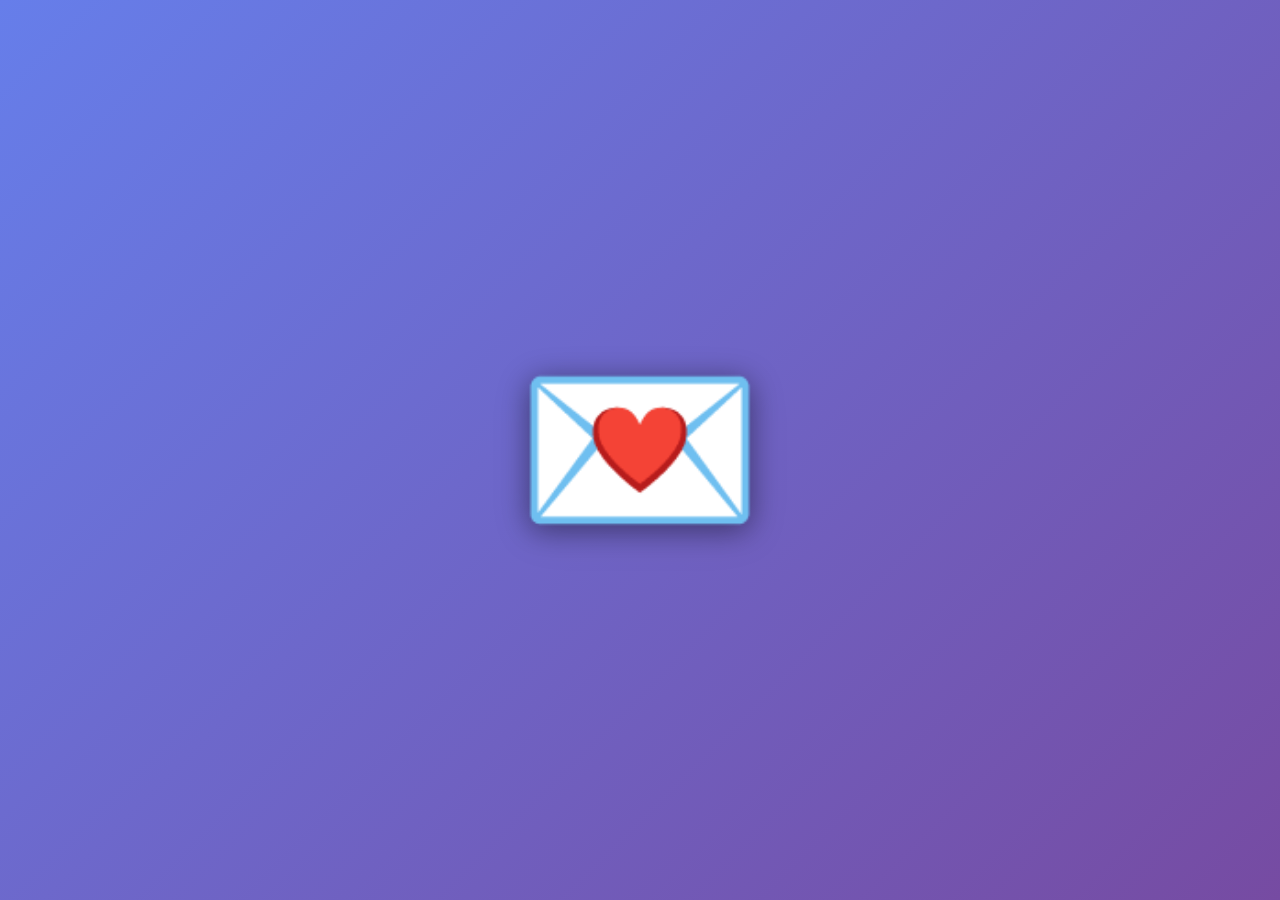
==== index.html @ f6daa696 "Add files via upload" ====
<!DOCTYPE html>
<html lang="es">
<head>
    <meta charset="UTF-8">
    <meta name="viewport" content="width=device-width, initial-scale=1.0">
    <title>Para Ti 💌</title>
    <link rel="stylesheet" href="css/styles.css">
</head>
<body>
    <div class="container">
        <!-- Música de fondo -->
        <audio id="loveMusic" loop>
            <source src="assets/audio/love-music.mp3" type="audio/mpeg">
            Tu navegador no soporta el elemento de audio.
        </audio>

        <!-- Carta clickeable (antes de abrir) -->
        <div id="sealContainer" class="seal-container active">
            <div id="letterCard" class="letter-card">
                <div class="envelope">💌</div>
                <div id="heartsContainer" class="hearts-container"></div>
            </div>
        </div>

        <!-- Contenido de la carta (después de abrir) -->
        <div id="letterContent" class="letter-content hidden">
            <div class="letter">
                <!-- Decoración superior -->
                <div class="letter-top-decoration">
                    <div class="decoration-line"></div>
                    <div class="decoration-flower">✿</div>
                    <div class="decoration-line"></div>
                </div>

                <!-- Contenido principal -->
                <div class="letter-body">
                    <h1 class="letter-title reveal-text">Para Ti 💌</h1>
                    
                    <div class="letter-divider"></div>
                    
                    <p class="letter-text reveal-text">
                        Quería que supieras que te amo y que siempre seras mi chica favorita 
                    </p>
                    
                    <p class="letter-text reveal-text">
                        Tú haces que los días sean más hermosos, más llenos de color y de sentido.
                    </p>
                    
                    <p class="letter-text reveal-text">
                        Gracias por ser tú, por estar conmigo, por sonreír cuando más lo necesito.
                    </p>
                    
                    <p class="letter-text reveal-text">
                        Eres especial, eres importante te amo demaciado mi niña preciosa 💕
                    </p>
                </div>

                <!-- Decoración central -->
                <div class="letter-middle-decoration">
                    <span>✿ ♡ ✿</span>
                </div>

                <!-- Firma -->
                <div class="letter-signature-section">
                    <p class="letter-signature reveal-text">
                        Con todo mi corazón,<br>
                    </p>
                    <p class="signature-name reveal-text">
                        Diego
                    </p>
                </div>

                <!-- Decoración inferior -->
                <div class="letter-bottom-decoration">
                    <div class="decoration-line"></div>
                    <div class="decoration-flower">✿</div>
                    <div class="decoration-line"></div>
                </div>

                <!-- Corazones flotantes -->
                <div id="letterHearts" class="letter-hearts"></div>
            </div>
        </div>

        <!-- Botón para reiniciar (después de abrir) -->
        <button id="resetBtn" class="reset-btn hidden">Empezar de nuevo</button>
    </div>

    <script src="js/script.js"></script>
</body>
</html>
---- css/styles.css ----
* {
    margin: 0;
    padding: 0;
    box-sizing: border-box;
}

body {
    font-family: 'Segoe UI', Tahoma, Geneva, Verdana, sans-serif;
    background: linear-gradient(135deg, #667eea 0%, #764ba2 100%);
    min-height: 100vh;
    display: flex;
    justify-content: center;
    align-items: center;
    overflow: hidden;
}

.container {
    width: 100%;
    height: 100vh;
    display: flex;
    justify-content: center;
    align-items: center;
    position: relative;
}

/* ==================== SELLO DE LA CARTA ==================== */

.seal-container {
    position: absolute;
    display: flex;
    justify-content: center;
    align-items: center;
    width: 100%;
    height: 100%;
    transition: opacity 0.8s ease-out, transform 0.8s ease-out;
    z-index: 10;
}

.seal-container.active {
    opacity: 1;
    transform: scale(1);
}

.seal-container.hidden {
    opacity: 0;
    transform: scale(0.8);
    pointer-events: none;
}

/* ==================== CARTA ==================== */

.letter-card {
    position: relative;
    width: 300px;
    height: 300px;
    cursor: pointer;
    display: flex;
    justify-content: center;
    align-items: center;
    transition: transform 0.3s ease;
    filter: drop-shadow(0 5px 15px rgba(0, 0, 0, 0.2));
}

.letter-card:hover {
    transform: scale(1.08) translateY(-5px);
    filter: drop-shadow(0 10px 25px rgba(233, 30, 99, 0.3));
}

.letter-card.clicked {
    animation: cardClickPulse 0.6s cubic-bezier(0.34, 1.56, 0.64, 1);
}

@keyframes cardClickPulse {
    0% {
        transform: scale(1) rotateZ(0deg);
    }
    25% {
        transform: scale(1.15) rotateZ(-3deg);
    }
    50% {
        transform: scale(1.2) rotateZ(3deg);
    }
    75% {
        transform: scale(1.1) rotateZ(-1deg);
    }
    100% {
        transform: scale(1) rotateZ(0deg);
    }
}


.envelope {
    font-size: 200px;
    animation: envelopeFloat 4s ease-in-out infinite;
    filter: drop-shadow(0 5px 15px rgba(0, 0, 0, 0.3));
    z-index: 5;
    position: relative;
    transition: all 0.3s ease;
}

@keyframes envelopeFloat {
    0%, 100% {
        transform: translateY(0px) scale(1);
    }
    50% {
        transform: translateY(-20px) scale(1.05);
    }
}

/* ==================== CORAZONES ANIMADOS ==================== */

.hearts-container {
    position: absolute;
    width: 100%;
    height: 100%;
    pointer-events: none;
    z-index: 1;
    top: 0;
    left: 0;
}

.heart {
    position: absolute;
    font-size: 30px;
    animation: heartExpand 2s ease-out forwards;
    filter: drop-shadow(0 2px 5px rgba(0, 0, 0, 0.3));
}

.heart.size-1 {
    font-size: 20px;
    animation-duration: 1.5s;
}

.heart.size-2 {
    font-size: 30px;
    animation-duration: 2s;
}

.heart.size-3 {
    font-size: 40px;
    animation-duration: 2.5s;
}

.heart.size-4 {
    font-size: 50px;
    animation-duration: 3s;
}

.heart.size-5 {
    font-size: 60px;
    animation-duration: 3.5s;
}

.heart.size-6 {
    font-size: 70px;
    animation-duration: 4s;
}

.heart.size-7 {
    font-size: 80px;
    animation-duration: 4.5s;
}

.heart.size-8 {
    font-size: 90px;
    animation-duration: 5s;
}

.heart.size-9 {
    font-size: 100px;
    animation-duration: 5.5s;
}

.heart.size-10 {
    font-size: 110px;
    animation-duration: 6s;
}

@keyframes heartExpand {
    0% {
        opacity: 1;
        transform: translate(-50%, -50%) scale(0);
    }
    10% {
        transform: translate(-50%, -50%) scale(1);
    }
    100% {
        opacity: 0;
        transform: translate(calc(-50% + var(--tx)), calc(-50% + var(--ty))) scale(1);
    }
}

/* Colores de corazones */
.heart.red {
    color: #e91e63;
}

.heart.pink {
    color: #ff6b9d;
}

.heart.light-pink {
    color: #ffb3d9;
}

.heart.purple {
    color: #c5a3ff;
}

.heart.orange {
    color: #ff9800;
}

.heart.rose {
    color: #ff1493;
}

.heart.salmon {
    color: #fa8072;
}

.heart.coral {
    color: #ff7f50;
}

.heart.red-light {
    color: #ff4444;
}

.heart.magenta {
    color: #ff00ff;
}

/* ==================== CONTENIDO DE LA CARTA ==================== */

.letter-content {
    position: absolute;
    width: 100%;
    height: 100%;
    display: flex;
    justify-content: center;
    align-items: center;
    opacity: 1;
    transform: scale(1);
    transition: opacity 0.8s ease-in, transform 0.8s ease-in;
    z-index: 5;
    padding: 20px;
    overflow-y: auto;
}

.letter-content.hidden {
    opacity: 0;
    transform: scale(0.8);
    pointer-events: none;
}

.letter {
    width: 100%;
    max-width: 500px;
    min-height: 700px;
    background: linear-gradient(180deg, #fff9e6 0%, #fffbf0 50%, #fff9e6 100%);
    border-radius: 15px;
    box-shadow: 0 20px 60px rgba(0, 0, 0, 0.4), 
                inset 0 1px 3px rgba(255, 255, 255, 0.9),
                0 0 40px rgba(233, 30, 99, 0.15);
    padding: 50px 40px;
    position: relative;
    overflow: hidden;
    animation: letterOpen 1.2s cubic-bezier(0.34, 1.56, 0.64, 1);
    border: 2px solid rgba(233, 30, 99, 0.1);
}

@keyframes letterOpen {
    0% {
        opacity: 0;
        transform: scale(0.3) rotateY(90deg) rotateX(20deg);
    }
    50% {
        transform: scale(1.05) rotateY(0deg) rotateX(0deg);
    }
    100% {
        opacity: 1;
        transform: scale(1) rotateY(0deg) rotateX(0deg);
    }
}

.letter::before {
    content: '';
    position: absolute;
    top: 0;
    left: -100%;
    width: 100%;
    height: 3px;
    background: linear-gradient(90deg, transparent, #e91e63, transparent);
    animation: letterShine 1.2s ease-out;
}

@keyframes letterShine {
    0% {
        left: -100%;
    }
    100% {
        left: 100%;
    }
}

.letter::after {
    content: '';
    position: absolute;
    bottom: 0;
    right: -100%;
    width: 100%;
    height: 2px;
    background: linear-gradient(90deg, transparent, #e91e63, transparent);
    animation: letterShineReverse 1.2s ease-out 0.1s;
}

@keyframes letterShineReverse {
    0% {
        right: -100%;
    }
    100% {
        right: 100%;
    }
}

/* Decoraciones */
.letter-top-decoration,
.letter-bottom-decoration {
    display: flex;
    justify-content: center;
    align-items: center;
    gap: 15px;
    margin: 20px 0;
}

.decoration-line {
    width: 40px;
    height: 2px;
    background: linear-gradient(90deg, transparent, #e91e63, transparent);
    animation: lineExpand 1s ease-out 0.2s backwards;
}

@keyframes lineExpand {
    from {
        width: 0;
        opacity: 0;
    }
    to {
        width: 40px;
        opacity: 1;
    }
}

.decoration-flower {
    font-size: 20px;
    color: #e91e63;
    animation: flowerBounce 1.5s ease-out 0.3s backwards;
}

@keyframes flowerBounce {
    0% {
        opacity: 0;
        transform: scale(0) rotate(0deg);
    }
    100% {
        opacity: 1;
        transform: scale(1) rotate(0deg);
    }
}

.letter-divider {
    width: 80px;
    height: 2px;
    background: linear-gradient(90deg, transparent, #e91e63, transparent);
    margin: 25px auto;
    animation: dividerExpand 1s ease-out 0.4s backwards;
}

@keyframes dividerExpand {
    from {
        width: 0;
        opacity: 0;
    }
    to {
        width: 80px;
        opacity: 1;
    }
}

.letter-middle-decoration {
    text-align: center;
    font-size: 24px;
    color: #e91e63;
    margin: 35px 0;
    animation: decorBounce 1.2s ease-out 0.7s backwards;
}

@keyframes decorBounce {
    0% {
        opacity: 0;
        transform: scale(0);
    }
    100% {
        opacity: 1;
        transform: scale(1);
    }
}

.letter-body {
    text-align: center;
}

.letter-title {
    font-size: 36px;
    color: #e91e63;
    margin-bottom: 15px;
    font-weight: 300;
    letter-spacing: 3px;
    text-shadow: 1px 1px 3px rgba(0, 0, 0, 0.05);
}

.letter-text {
    font-size: 16px;
    color: #5c4033;
    line-height: 1.9;
    margin-bottom: 18px;
    font-family: 'Georgia', serif;
    font-weight: 300;
    letter-spacing: 0.5px;
}

.letter-signature-section {
    margin-top: 40px;
    text-align: center;
}

.letter-signature {
    font-size: 15px;
    color: #d32f2f;
    font-family: 'Brush Script MT', 'Lucida Handwriting', cursive;
    line-height: 1.8;
    margin-bottom: 10px;
}

.signature-name {
    font-size: 22px;
    color: #e91e63;
    font-style: italic;
    font-family: 'Brush Script MT', 'Lucida Handwriting', cursive;
    letter-spacing: 1px;
}

/* Animación reveal de texto */
.reveal-text {
    overflow: hidden;
    position: relative;
}

.reveal-text::before {
    content: '';
    position: absolute;
    left: 0;
    top: 0;
    height: 100%;
    width: 100%;
    background: linear-gradient(90deg, #fff9e6, #fff9e6);
    animation: textReveal 0.8s ease-out forwards;
}

.letter-title.reveal-text::before {
    animation-delay: 0.5s;
}

.letter-text:nth-of-type(1).reveal-text::before {
    animation-delay: 0.8s;
}

.letter-text:nth-of-type(2).reveal-text::before {
    animation-delay: 1.1s;
}

.letter-text:nth-of-type(3).reveal-text::before {
    animation-delay: 1.4s;
}

.letter-text:nth-of-type(4).reveal-text::before {
    animation-delay: 1.7s;
}

.letter-signature.reveal-text::before {
    animation-delay: 2s;
}

.signature-name.reveal-text::before {
    animation-delay: 2.3s;
}

@keyframes textReveal {
    0% {
        width: 100%;
    }
    100% {
        width: 0;
    }
}

.letter-hearts {
    position: absolute;
    width: 100%;
    height: 100%;
    top: 0;
    left: 0;
    pointer-events: none;
    overflow: hidden;
}

.letter-heart {
    position: absolute;
    font-size: 24px;
    animation: letterHeartFloat 3s ease-out forwards;
    opacity: 0.7;
}

@keyframes letterHeartFloat {
    0% {
        opacity: 0.8;
        transform: translate(0, 0) scale(1);
    }
    100% {
        opacity: 0;
        transform: translate(var(--tx), var(--ty)) scale(0.3);
    }
}

/* ==================== BOTÓN REINICIAR ==================== */

.reset-btn {
    position: absolute;
    bottom: 50px;
    padding: 12px 30px;
    font-size: 16px;
    background: linear-gradient(135deg, #e91e63 0%, #ff6b9d 100%);
    color: white;
    border: none;
    border-radius: 25px;
    cursor: pointer;
    box-shadow: 0 5px 20px rgba(233, 30, 99, 0.4);
    transition: all 0.3s ease;
    opacity: 0;
    pointer-events: none;
    z-index: 15;
}

.reset-btn.hidden {
    opacity: 0;
    pointer-events: none;
}

.reset-btn:not(.hidden) {
    opacity: 1;
    pointer-events: all;
    animation: buttonAppear 0.6s ease-out 0.5s backwards;
}

@keyframes buttonAppear {
    from {
        opacity: 0;
        transform: translateY(20px);
    }
    to {
        opacity: 1;
        transform: translateY(0);
    }
}

.reset-btn:hover {
    transform: translateY(-2px);
    box-shadow: 0 8px 30px rgba(233, 30, 99, 0.6);
}

.reset-btn:active {
    transform: translateY(0);
    box-shadow: 0 3px 15px rgba(233, 30, 99, 0.4);
}

/* ==================== EFECTO RIPPLE ==================== */

@keyframes rippleAnimation {
    0% {
        width: 0;
        height: 0;
        opacity: 1;
    }
    100% {
        width: 500px;
        height: 500px;
        opacity: 0;
    }
}

/* ==================== RESPONSIVE ==================== */

@media (max-width: 768px) {
    .envelope {
        font-size: 120px;
    }

    .letter-card {
        width: 200px;
        height: 200px;
    }

    .letter {
        padding: 40px 25px;
    }

    .letter-title {
        font-size: 28px;
    }

    .letter-text {
        font-size: 16px;
    }
}
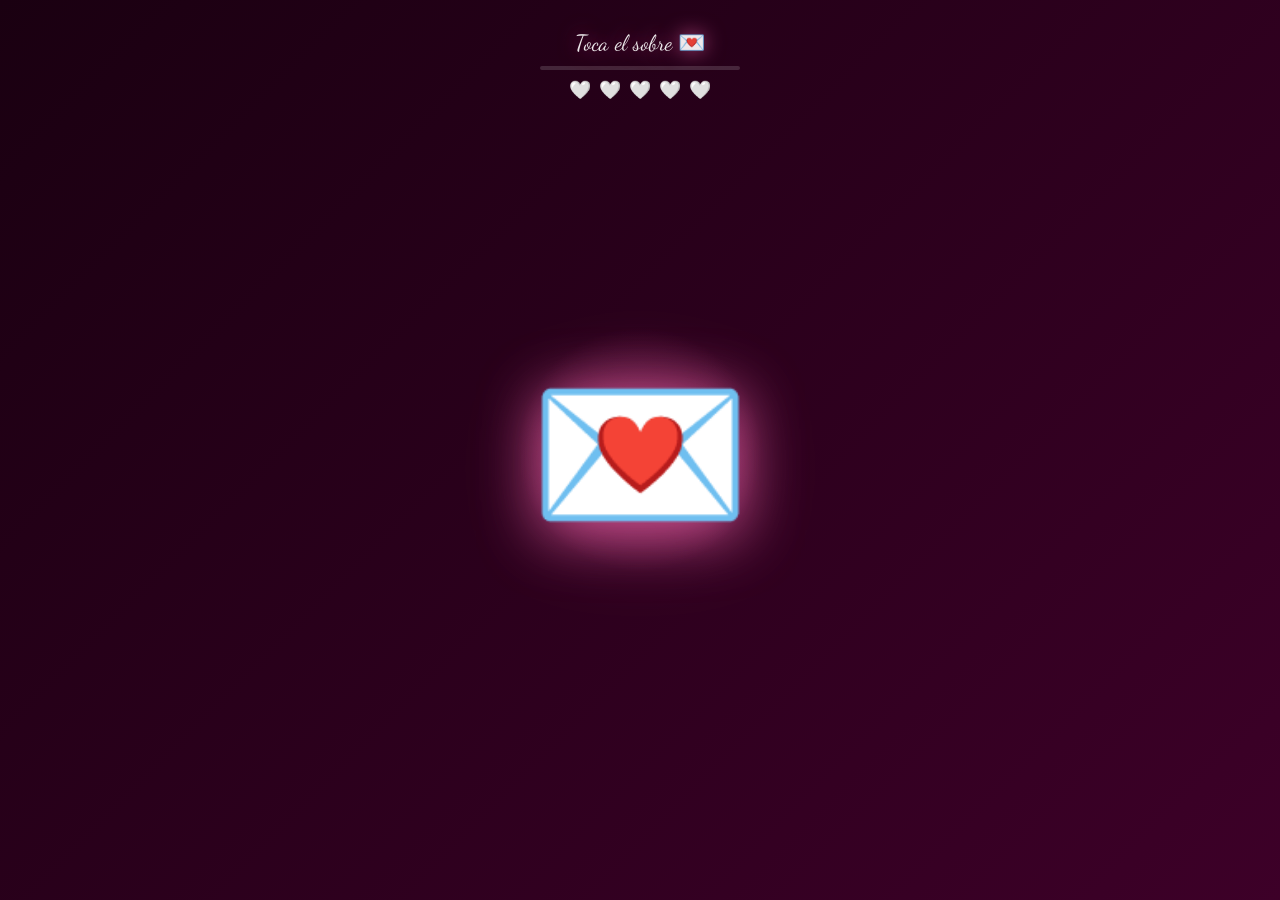
==== commit 433d8e34: "Add files via upload" ====
--- a/index.html
+++ b/index.html
@@ -3,20 +3,44 @@
 <head>
     <meta charset="UTF-8">
     <meta name="viewport" content="width=device-width, initial-scale=1.0">
-    <title>Para Ti 💌</title>
+    <title>Para Ti, Mi Niña 💖</title>
+    <link rel="preconnect" href="https://fonts.googleapis.com">
+    <link rel="preconnect" href="https://fonts.gstatic.com" crossorigin>
+    <link href="https://fonts.googleapis.com/css2?family=Dancing+Script:wght@400;500;600;700&family=Playfair+Display:ital,wght@0,400;0,600;1,400&family=Lora:ital,wght@0,400;0,500;1,400&display=swap" rel="stylesheet">
     <link rel="stylesheet" href="css/styles.css">
 </head>
 <body>
+    <!-- Fondo de corazones flotantes continuos -->
+    <div id="bgHearts" class="bg-hearts"></div>
+
+    <!-- Partículas brillantes -->
+    <div id="sparkles" class="sparkles-container"></div>
+
     <div class="container">
         <!-- Música de fondo -->
         <audio id="loveMusic" loop>
             <source src="assets/audio/love-music.mp3" type="audio/mpeg">
-            Tu navegador no soporta el elemento de audio.
         </audio>
+
+        <!-- Indicador de clicks -->
+        <div id="clickIndicator" class="click-indicator">
+            <span id="clickText">Toca el sobre 💌</span>
+            <div class="click-progress">
+                <div id="progressFill" class="progress-fill"></div>
+            </div>
+            <div class="click-hearts-row">
+                <span class="click-heart" data-index="1">🤍</span>
+                <span class="click-heart" data-index="2">🤍</span>
+                <span class="click-heart" data-index="3">🤍</span>
+                <span class="click-heart" data-index="4">🤍</span>
+                <span class="click-heart" data-index="5">🤍</span>
+            </div>
+        </div>
 
         <!-- Carta clickeable (antes de abrir) -->
         <div id="sealContainer" class="seal-container active">
             <div id="letterCard" class="letter-card">
+                <div class="envelope-glow"></div>
                 <div class="envelope">💌</div>
                 <div id="heartsContainer" class="hearts-container"></div>
             </div>
@@ -25,65 +49,95 @@
         <!-- Contenido de la carta (después de abrir) -->
         <div id="letterContent" class="letter-content hidden">
             <div class="letter">
-                <!-- Decoración superior -->
+                <!-- Borde decorativo superior -->
+                <div class="letter-border-top"></div>
+
+                <!-- Decoración superior con corazones -->
                 <div class="letter-top-decoration">
                     <div class="decoration-line"></div>
-                    <div class="decoration-flower">✿</div>
+                    <div class="decoration-heart">💖</div>
                     <div class="decoration-line"></div>
                 </div>
 
                 <!-- Contenido principal -->
                 <div class="letter-body">
-                    <h1 class="letter-title reveal-text">Para Ti 💌</h1>
-                    
-                    <div class="letter-divider"></div>
-                    
-                    <p class="letter-text reveal-text">
-                        Quería que supieras que te amo y que siempre seras mi chica favorita 
-                    </p>
-                    
-                    <p class="letter-text reveal-text">
-                        Tú haces que los días sean más hermosos, más llenos de color y de sentido.
-                    </p>
-                    
-                    <p class="letter-text reveal-text">
-                        Gracias por ser tú, por estar conmigo, por sonreír cuando más lo necesito.
-                    </p>
-                    
-                    <p class="letter-text reveal-text">
-                        Eres especial, eres importante te amo demaciado mi niña preciosa 💕
+                    <h1 class="letter-title reveal-text">Para Ti, Mi Niña</h1>
+                    <div class="title-hearts">💕 💗 💕</div>
+
+                    <div class="letter-divider">
+                        <span class="divider-heart">♥</span>
+                    </div>
+
+                    <div class="letter-message reveal-text">
+                        <p>
+                            Te amo demasiado, mi niña. No quiero que lo nuestro termine
+                            y quiero que esto siga para siempre.
+                        </p>
+                        <p>
+                            Hice la historia de nosotros, pero ando esperando un poquito más
+                            para dártela, y con muchas cosas más.
+                        </p>
+                        <p>
+                            Esto es el inicio de todo lo que te voy a dar y espero que siempre
+                            estés a mi lado y nunca te vayas.
+                        </p>
+                        <p>
+                            Te amo demasiado y espero que me perdones y que sigamos juntos
+                            para siempre.
+                        </p>
+                    </div>
+
+                    <!-- Decoración central con corazones -->
+                    <div class="letter-heart-divider">
+                        <span>✿</span>
+                        <span>♥</span>
+                        <span>✿</span>
+                        <span>♥</span>
+                        <span>✿</span>
+                    </div>
+
+                    <p class="letter-promise reveal-text">
+                        Siempre juntos, hoy y para siempre 💞
                     </p>
                 </div>
 
-                <!-- Decoración central -->
-                <div class="letter-middle-decoration">
-                    <span>✿ ♡ ✿</span>
-                </div>
-
-                <!-- Firma -->
-                <div class="letter-signature-section">
-                    <p class="letter-signature reveal-text">
-                        Con todo mi corazón,<br>
-                    </p>
-                    <p class="signature-name reveal-text">
-                        Diego
-                    </p>
+                <!-- Firma especial -->
+                <div class="letter-signature-section reveal-text">
+                    <div class="signature-decoration">
+                        <div class="sig-line"></div>
+                        <span class="sig-heart">💖</span>
+                        <div class="sig-line"></div>
+                    </div>
+                    <p class="letter-from">Con todo mi corazón y todo mi amor,</p>
+                    <p class="signature-name">De parte de Diego</p>
+                    <div class="signature-hearts">💗 💖 💕 💗 💖</div>
                 </div>
 
                 <!-- Decoración inferior -->
                 <div class="letter-bottom-decoration">
                     <div class="decoration-line"></div>
-                    <div class="decoration-flower">✿</div>
+                    <div class="decoration-heart">💖</div>
                     <div class="decoration-line"></div>
                 </div>
 
-                <!-- Corazones flotantes -->
+                <!-- Mensaje final memorable -->
+                <div class="never-forget reveal-text">
+                    <p class="forget-text">Nunca olvides cuánto te amo</p>
+                    <p class="forget-hearts">❤️ Para siempre tuya ❤️</p>
+                </div>
+
+                <!-- Borde decorativo inferior -->
+                <div class="letter-border-bottom"></div>
+
+                <!-- Corazones flotantes dentro de la carta -->
                 <div id="letterHearts" class="letter-hearts"></div>
             </div>
         </div>
 
-        <!-- Botón para reiniciar (después de abrir) -->
-        <button id="resetBtn" class="reset-btn hidden">Empezar de nuevo</button>
+        <!-- Botón para reiniciar -->
+        <button id="resetBtn" class="reset-btn hidden">
+            💌 Volver a abrir 💌
+        </button>
     </div>
 
     <script src="js/script.js"></script>
--- a/css/styles.css
+++ b/css/styles.css
@@ -1,3 +1,4 @@
+/* ==================== RESET & BASE ==================== */
 * {
     margin: 0;
     padding: 0;
@@ -5,14 +6,100 @@
 }
 
 body {
-    font-family: 'Segoe UI', Tahoma, Geneva, Verdana, sans-serif;
-    background: linear-gradient(135deg, #667eea 0%, #764ba2 100%);
+    font-family: 'Lora', 'Georgia', serif;
+    background: linear-gradient(135deg, #1a0011 0%, #3d0028 25%, #5c1a3e 50%, #3d0028 75%, #1a0011 100%);
+    background-size: 400% 400%;
+    animation: bgShift 15s ease infinite;
     min-height: 100vh;
     display: flex;
     justify-content: center;
     align-items: center;
     overflow: hidden;
-}
+    position: relative;
+}
+
+@keyframes bgShift {
+    0%, 100% { background-position: 0% 50%; }
+    25% { background-position: 100% 0%; }
+    50% { background-position: 100% 100%; }
+    75% { background-position: 0% 100%; }
+}
+
+/* ==================== FONDO DE CORAZONES ==================== */
+
+.bg-hearts {
+    position: fixed;
+    top: 0;
+    left: 0;
+    width: 100%;
+    height: 100%;
+    pointer-events: none;
+    z-index: 0;
+    overflow: hidden;
+}
+
+.bg-heart {
+    position: absolute;
+    bottom: -60px;
+    animation: bgHeartFloat linear infinite;
+    opacity: 0;
+    filter: blur(1px);
+}
+
+@keyframes bgHeartFloat {
+    0% {
+        opacity: 0;
+        transform: translateY(0) translateX(0) rotate(0deg) scale(0.5);
+    }
+    10% {
+        opacity: 0.6;
+    }
+    50% {
+        opacity: 0.4;
+    }
+    90% {
+        opacity: 0.1;
+    }
+    100% {
+        opacity: 0;
+        transform: translateY(-110vh) translateX(var(--drift)) rotate(var(--rotation)) scale(1);
+    }
+}
+
+/* ==================== PARTÍCULAS BRILLANTES ==================== */
+
+.sparkles-container {
+    position: fixed;
+    top: 0;
+    left: 0;
+    width: 100%;
+    height: 100%;
+    pointer-events: none;
+    z-index: 1;
+}
+
+.sparkle {
+    position: absolute;
+    width: 4px;
+    height: 4px;
+    background: radial-gradient(circle, #fff, #ff69b4);
+    border-radius: 50%;
+    animation: sparkleAnim var(--duration) ease-in-out infinite;
+    opacity: 0;
+}
+
+@keyframes sparkleAnim {
+    0%, 100% {
+        opacity: 0;
+        transform: scale(0);
+    }
+    50% {
+        opacity: 1;
+        transform: scale(1.5);
+    }
+}
+
+/* ==================== CONTAINER ==================== */
 
 .container {
     width: 100%;
@@ -21,6 +108,79 @@
     justify-content: center;
     align-items: center;
     position: relative;
+    z-index: 2;
+}
+
+/* ==================== INDICADOR DE CLICKS ==================== */
+
+.click-indicator {
+    position: fixed;
+    top: 30px;
+    left: 50%;
+    transform: translateX(-50%);
+    text-align: center;
+    z-index: 20;
+    animation: fadeInDown 1s ease-out;
+}
+
+.click-indicator span#clickText {
+    display: block;
+    color: rgba(255, 255, 255, 0.9);
+    font-family: 'Dancing Script', cursive;
+    font-size: 22px;
+    margin-bottom: 10px;
+    text-shadow: 0 0 20px rgba(255, 105, 180, 0.6);
+}
+
+.click-progress {
+    width: 200px;
+    height: 4px;
+    background: rgba(255, 255, 255, 0.15);
+    border-radius: 2px;
+    margin: 8px auto;
+    overflow: hidden;
+}
+
+.progress-fill {
+    width: 0%;
+    height: 100%;
+    background: linear-gradient(90deg, #ff69b4, #ff1493, #ff69b4);
+    border-radius: 2px;
+    transition: width 0.5s cubic-bezier(0.34, 1.56, 0.64, 1);
+    box-shadow: 0 0 10px rgba(255, 20, 147, 0.6);
+}
+
+.click-hearts-row {
+    display: flex;
+    gap: 8px;
+    justify-content: center;
+    margin-top: 8px;
+}
+
+.click-heart {
+    font-size: 18px;
+    transition: all 0.4s cubic-bezier(0.34, 1.56, 0.64, 1);
+}
+
+.click-heart.filled {
+    animation: heartFillPop 0.5s cubic-bezier(0.34, 1.56, 0.64, 1);
+}
+
+@keyframes heartFillPop {
+    0% { transform: scale(1); }
+    50% { transform: scale(1.6); }
+    100% { transform: scale(1); }
+}
+
+@keyframes fadeInDown {
+    from {
+        opacity: 0;
+        transform: translateX(-50%) translateY(-20px);
+    }
+    to {
+        opacity: 1;
+        transform: translateX(-50%) translateY(0);
+    }
 }
 
 /* ==================== SELLO DE LA CARTA ==================== */
@@ -32,7 +192,7 @@
     align-items: center;
     width: 100%;
     height: 100%;
-    transition: opacity 0.8s ease-out, transform 0.8s ease-out;
+    transition: opacity 1s ease-out, transform 1s ease-out;
     z-index: 10;
 }
 
@@ -43,11 +203,11 @@
 
 .seal-container.hidden {
     opacity: 0;
-    transform: scale(0.8);
+    transform: scale(0.5) rotateY(90deg);
     pointer-events: none;
 }
 
-/* ==================== CARTA ==================== */
+/* ==================== CARTA CLICKEABLE ==================== */
 
 .letter-card {
     position: relative;
@@ -58,12 +218,12 @@
     justify-content: center;
     align-items: center;
     transition: transform 0.3s ease;
-    filter: drop-shadow(0 5px 15px rgba(0, 0, 0, 0.2));
+    filter: drop-shadow(0 5px 30px rgba(255, 105, 180, 0.4));
 }
 
 .letter-card:hover {
-    transform: scale(1.08) translateY(-5px);
-    filter: drop-shadow(0 10px 25px rgba(233, 30, 99, 0.3));
+    transform: scale(1.1) translateY(-8px);
+    filter: drop-shadow(0 15px 40px rgba(255, 105, 180, 0.6));
 }
 
 .letter-card.clicked {
@@ -71,28 +231,32 @@
 }
 
 @keyframes cardClickPulse {
-    0% {
-        transform: scale(1) rotateZ(0deg);
-    }
-    25% {
-        transform: scale(1.15) rotateZ(-3deg);
-    }
-    50% {
-        transform: scale(1.2) rotateZ(3deg);
-    }
-    75% {
-        transform: scale(1.1) rotateZ(-1deg);
-    }
-    100% {
-        transform: scale(1) rotateZ(0deg);
-    }
-}
-
+    0% { transform: scale(1) rotateZ(0deg); }
+    25% { transform: scale(1.2) rotateZ(-5deg); }
+    50% { transform: scale(1.3) rotateZ(5deg); }
+    75% { transform: scale(1.15) rotateZ(-2deg); }
+    100% { transform: scale(1) rotateZ(0deg); }
+}
+
+.envelope-glow {
+    position: absolute;
+    width: 250px;
+    height: 250px;
+    background: radial-gradient(circle, rgba(255, 105, 180, 0.4), transparent 70%);
+    border-radius: 50%;
+    animation: envelopeGlow 3s ease-in-out infinite;
+    z-index: 1;
+}
+
+@keyframes envelopeGlow {
+    0%, 100% { transform: scale(1); opacity: 0.5; }
+    50% { transform: scale(1.3); opacity: 0.8; }
+}
 
 .envelope {
-    font-size: 200px;
+    font-size: 180px;
     animation: envelopeFloat 4s ease-in-out infinite;
-    filter: drop-shadow(0 5px 15px rgba(0, 0, 0, 0.3));
+    filter: drop-shadow(0 10px 30px rgba(255, 105, 180, 0.5));
     z-index: 5;
     position: relative;
     transition: all 0.3s ease;
@@ -100,10 +264,16 @@
 
 @keyframes envelopeFloat {
     0%, 100% {
-        transform: translateY(0px) scale(1);
+        transform: translateY(0px) scale(1) rotate(-2deg);
+    }
+    25% {
+        transform: translateY(-15px) scale(1.03) rotate(1deg);
     }
     50% {
-        transform: translateY(-20px) scale(1.05);
+        transform: translateY(-25px) scale(1.06) rotate(-1deg);
+    }
+    75% {
+        transform: translateY(-10px) scale(1.02) rotate(2deg);
     }
 }
 
@@ -123,113 +293,50 @@
     position: absolute;
     font-size: 30px;
     animation: heartExpand 2s ease-out forwards;
-    filter: drop-shadow(0 2px 5px rgba(0, 0, 0, 0.3));
-}
-
-.heart.size-1 {
-    font-size: 20px;
-    animation-duration: 1.5s;
-}
-
-.heart.size-2 {
-    font-size: 30px;
-    animation-duration: 2s;
-}
-
-.heart.size-3 {
-    font-size: 40px;
-    animation-duration: 2.5s;
-}
-
-.heart.size-4 {
-    font-size: 50px;
-    animation-duration: 3s;
-}
-
-.heart.size-5 {
-    font-size: 60px;
-    animation-duration: 3.5s;
-}
-
-.heart.size-6 {
-    font-size: 70px;
-    animation-duration: 4s;
-}
-
-.heart.size-7 {
-    font-size: 80px;
-    animation-duration: 4.5s;
-}
-
-.heart.size-8 {
-    font-size: 90px;
-    animation-duration: 5s;
-}
-
-.heart.size-9 {
-    font-size: 100px;
-    animation-duration: 5.5s;
-}
-
-.heart.size-10 {
-    font-size: 110px;
-    animation-duration: 6s;
-}
+    filter: drop-shadow(0 2px 8px rgba(255, 105, 180, 0.5));
+}
+
+.heart.size-1 { font-size: 20px; animation-duration: 1.5s; }
+.heart.size-2 { font-size: 30px; animation-duration: 2s; }
+.heart.size-3 { font-size: 40px; animation-duration: 2.5s; }
+.heart.size-4 { font-size: 50px; animation-duration: 3s; }
+.heart.size-5 { font-size: 60px; animation-duration: 3.5s; }
+.heart.size-6 { font-size: 70px; animation-duration: 4s; }
+.heart.size-7 { font-size: 80px; animation-duration: 4.5s; }
+.heart.size-8 { font-size: 90px; animation-duration: 5s; }
+.heart.size-9 { font-size: 100px; animation-duration: 5.5s; }
+.heart.size-10 { font-size: 110px; animation-duration: 6s; }
 
 @keyframes heartExpand {
     0% {
         opacity: 1;
-        transform: translate(-50%, -50%) scale(0);
+        transform: translate(-50%, -50%) scale(0) rotate(0deg);
     }
     10% {
-        transform: translate(-50%, -50%) scale(1);
+        transform: translate(-50%, -50%) scale(1.2) rotate(10deg);
+    }
+    20% {
+        transform: translate(-50%, -50%) scale(1) rotate(-5deg);
     }
     100% {
         opacity: 0;
-        transform: translate(calc(-50% + var(--tx)), calc(-50% + var(--ty))) scale(1);
+        transform: translate(calc(-50% + var(--tx)), calc(-50% + var(--ty))) scale(0.8) rotate(var(--rotation, 0deg));
     }
 }
 
 /* Colores de corazones */
-.heart.red {
-    color: #e91e63;
-}
-
-.heart.pink {
-    color: #ff6b9d;
-}
-
-.heart.light-pink {
-    color: #ffb3d9;
-}
-
-.heart.purple {
-    color: #c5a3ff;
-}
-
-.heart.orange {
-    color: #ff9800;
-}
-
-.heart.rose {
-    color: #ff1493;
-}
-
-.heart.salmon {
-    color: #fa8072;
-}
-
-.heart.coral {
-    color: #ff7f50;
-}
-
-.heart.red-light {
-    color: #ff4444;
-}
-
-.heart.magenta {
-    color: #ff00ff;
-}
+.heart.red { color: #e91e63; }
+.heart.pink { color: #ff6b9d; }
+.heart.light-pink { color: #ffb3d9; }
+.heart.purple { color: #c5a3ff; }
+.heart.orange { color: #ff9800; }
+.heart.rose { color: #ff1493; }
+.heart.salmon { color: #fa8072; }
+.heart.coral { color: #ff7f50; }
+.heart.red-light { color: #ff4444; }
+.heart.magenta { color: #ff00ff; }
+.heart.gold { color: #ffd700; }
+.heart.hot-pink { color: #ff69b4; }
 
 /* ==================== CONTENIDO DE LA CARTA ==================== */
 
@@ -239,44 +346,59 @@
     height: 100%;
     display: flex;
     justify-content: center;
-    align-items: center;
+    align-items: flex-start;
     opacity: 1;
     transform: scale(1);
-    transition: opacity 0.8s ease-in, transform 0.8s ease-in;
+    transition: opacity 1s ease-in, transform 1s ease-in;
     z-index: 5;
     padding: 20px;
+    padding-top: 30px;
     overflow-y: auto;
+    scroll-behavior: smooth;
 }
 
 .letter-content.hidden {
     opacity: 0;
-    transform: scale(0.8);
+    transform: scale(0.5) rotateY(-90deg);
     pointer-events: none;
 }
 
 .letter {
     width: 100%;
-    max-width: 500px;
-    min-height: 700px;
-    background: linear-gradient(180deg, #fff9e6 0%, #fffbf0 50%, #fff9e6 100%);
-    border-radius: 15px;
-    box-shadow: 0 20px 60px rgba(0, 0, 0, 0.4), 
-                inset 0 1px 3px rgba(255, 255, 255, 0.9),
-                0 0 40px rgba(233, 30, 99, 0.15);
+    max-width: 550px;
+    background: linear-gradient(180deg,
+        #fff9f0 0%,
+        #fff5f5 15%,
+        #fffbf5 30%,
+        #fff0f5 50%,
+        #fffbf5 70%,
+        #fff5f5 85%,
+        #fff9f0 100%
+    );
+    border-radius: 20px;
+    box-shadow:
+        0 25px 80px rgba(0, 0, 0, 0.5),
+        0 0 60px rgba(255, 105, 180, 0.2),
+        inset 0 1px 3px rgba(255, 255, 255, 0.9),
+        inset 0 -1px 3px rgba(255, 192, 203, 0.3);
     padding: 50px 40px;
     position: relative;
     overflow: hidden;
-    animation: letterOpen 1.2s cubic-bezier(0.34, 1.56, 0.64, 1);
-    border: 2px solid rgba(233, 30, 99, 0.1);
+    animation: letterOpen 1.5s cubic-bezier(0.34, 1.56, 0.64, 1);
+    border: 2px solid rgba(255, 105, 180, 0.2);
+    margin-bottom: 80px;
 }
 
 @keyframes letterOpen {
     0% {
         opacity: 0;
-        transform: scale(0.3) rotateY(90deg) rotateX(20deg);
-    }
-    50% {
-        transform: scale(1.05) rotateY(0deg) rotateX(0deg);
+        transform: scale(0.1) rotateY(180deg) rotateX(30deg);
+    }
+    40% {
+        transform: scale(1.08) rotateY(0deg) rotateX(0deg);
+    }
+    70% {
+        transform: scale(0.97);
     }
     100% {
         opacity: 1;
@@ -284,226 +406,380 @@
     }
 }
 
+/* Borde decorativo superior */
+.letter-border-top {
+    position: absolute;
+    top: 0;
+    left: 0;
+    right: 0;
+    height: 6px;
+    background: linear-gradient(90deg,
+        transparent,
+        #ff69b4,
+        #ff1493,
+        #e91e63,
+        #ff1493,
+        #ff69b4,
+        transparent
+    );
+    background-size: 200% 100%;
+    animation: shimmer 3s linear infinite;
+}
+
+.letter-border-bottom {
+    position: absolute;
+    bottom: 0;
+    left: 0;
+    right: 0;
+    height: 6px;
+    background: linear-gradient(90deg,
+        transparent,
+        #ff69b4,
+        #ff1493,
+        #e91e63,
+        #ff1493,
+        #ff69b4,
+        transparent
+    );
+    background-size: 200% 100%;
+    animation: shimmer 3s linear infinite reverse;
+}
+
+@keyframes shimmer {
+    0% { background-position: 200% 0; }
+    100% { background-position: -200% 0; }
+}
+
+/* Brillo lateral */
 .letter::before {
     content: '';
     position: absolute;
     top: 0;
-    left: -100%;
-    width: 100%;
-    height: 3px;
-    background: linear-gradient(90deg, transparent, #e91e63, transparent);
-    animation: letterShine 1.2s ease-out;
-}
-
-@keyframes letterShine {
-    0% {
-        left: -100%;
-    }
-    100% {
-        left: 100%;
-    }
+    left: 0;
+    bottom: 0;
+    width: 4px;
+    background: linear-gradient(180deg,
+        transparent,
+        rgba(255, 105, 180, 0.4),
+        rgba(255, 20, 147, 0.6),
+        rgba(255, 105, 180, 0.4),
+        transparent
+    );
+    animation: sideGlow 4s ease-in-out infinite;
 }
 
 .letter::after {
     content: '';
     position: absolute;
+    top: 0;
+    right: 0;
     bottom: 0;
-    right: -100%;
-    width: 100%;
-    height: 2px;
-    background: linear-gradient(90deg, transparent, #e91e63, transparent);
-    animation: letterShineReverse 1.2s ease-out 0.1s;
-}
-
-@keyframes letterShineReverse {
-    0% {
-        right: -100%;
-    }
-    100% {
-        right: 100%;
-    }
-}
-
-/* Decoraciones */
+    width: 4px;
+    background: linear-gradient(180deg,
+        transparent,
+        rgba(255, 105, 180, 0.4),
+        rgba(255, 20, 147, 0.6),
+        rgba(255, 105, 180, 0.4),
+        transparent
+    );
+    animation: sideGlow 4s ease-in-out infinite 2s;
+}
+
+@keyframes sideGlow {
+    0%, 100% { opacity: 0.3; }
+    50% { opacity: 1; }
+}
+
+/* ==================== DECORACIONES ==================== */
+
 .letter-top-decoration,
 .letter-bottom-decoration {
     display: flex;
     justify-content: center;
     align-items: center;
     gap: 15px;
-    margin: 20px 0;
+    margin: 15px 0;
 }
 
 .decoration-line {
-    width: 40px;
+    width: 60px;
     height: 2px;
-    background: linear-gradient(90deg, transparent, #e91e63, transparent);
-    animation: lineExpand 1s ease-out 0.2s backwards;
+    background: linear-gradient(90deg, transparent, #ff69b4, transparent);
+    animation: lineExpand 1.2s ease-out 0.3s backwards;
 }
 
 @keyframes lineExpand {
-    from {
-        width: 0;
-        opacity: 0;
-    }
-    to {
-        width: 40px;
-        opacity: 1;
-    }
-}
-
-.decoration-flower {
-    font-size: 20px;
-    color: #e91e63;
-    animation: flowerBounce 1.5s ease-out 0.3s backwards;
-}
-
-@keyframes flowerBounce {
-    0% {
-        opacity: 0;
-        transform: scale(0) rotate(0deg);
-    }
-    100% {
-        opacity: 1;
-        transform: scale(1) rotate(0deg);
-    }
-}
-
-.letter-divider {
-    width: 80px;
-    height: 2px;
-    background: linear-gradient(90deg, transparent, #e91e63, transparent);
-    margin: 25px auto;
-    animation: dividerExpand 1s ease-out 0.4s backwards;
-}
-
-@keyframes dividerExpand {
-    from {
-        width: 0;
-        opacity: 0;
-    }
-    to {
-        width: 80px;
-        opacity: 1;
-    }
-}
-
-.letter-middle-decoration {
-    text-align: center;
+    from { width: 0; opacity: 0; }
+    to { width: 60px; opacity: 1; }
+}
+
+.decoration-heart {
     font-size: 24px;
-    color: #e91e63;
-    margin: 35px 0;
-    animation: decorBounce 1.2s ease-out 0.7s backwards;
-}
-
-@keyframes decorBounce {
-    0% {
-        opacity: 0;
-        transform: scale(0);
-    }
-    100% {
-        opacity: 1;
-        transform: scale(1);
-    }
-}
+    animation: decorHeartPulse 2s ease-in-out infinite;
+}
+
+@keyframes decorHeartPulse {
+    0%, 100% { transform: scale(1); }
+    50% { transform: scale(1.3); }
+}
+
+/* ==================== CONTENIDO DEL CUERPO ==================== */
 
 .letter-body {
     text-align: center;
 }
 
 .letter-title {
-    font-size: 36px;
+    font-family: 'Dancing Script', cursive;
+    font-size: 42px;
+    font-weight: 700;
+    color: #d81b60;
+    margin-bottom: 5px;
+    text-shadow: 1px 1px 3px rgba(0, 0, 0, 0.05);
+    animation: titleGlow 3s ease-in-out infinite;
+}
+
+@keyframes titleGlow {
+    0%, 100% { text-shadow: 1px 1px 3px rgba(0, 0, 0, 0.05); }
+    50% { text-shadow: 0 0 20px rgba(216, 27, 96, 0.3), 1px 1px 3px rgba(0, 0, 0, 0.05); }
+}
+
+.title-hearts {
+    font-size: 20px;
+    margin-bottom: 15px;
+    animation: fadeInUp 1s ease-out 0.6s backwards;
+    letter-spacing: 5px;
+}
+
+.letter-divider {
+    display: flex;
+    align-items: center;
+    justify-content: center;
+    margin: 20px auto;
+    position: relative;
+}
+
+.letter-divider::before,
+.letter-divider::after {
+    content: '';
+    flex: 1;
+    max-width: 80px;
+    height: 1px;
+    background: linear-gradient(90deg, transparent, #ff69b4);
+}
+
+.letter-divider::after {
+    background: linear-gradient(90deg, #ff69b4, transparent);
+}
+
+.divider-heart {
     color: #e91e63;
+    font-size: 16px;
+    margin: 0 12px;
+    animation: pulseHeart 1.5s ease-in-out infinite;
+}
+
+@keyframes pulseHeart {
+    0%, 100% { transform: scale(1); }
+    50% { transform: scale(1.4); }
+}
+
+/* Mensaje principal */
+.letter-message {
+    margin: 25px 0;
+}
+
+.letter-message p {
+    font-family: 'Lora', 'Georgia', serif;
+    font-size: 17px;
+    color: #5c3a4a;
+    line-height: 2;
+    margin-bottom: 20px;
+    font-weight: 400;
+    letter-spacing: 0.3px;
+    text-align: center;
+    position: relative;
+}
+
+.letter-message p:last-child {
+    margin-bottom: 0;
+}
+
+/* Separador de corazones */
+.letter-heart-divider {
+    display: flex;
+    justify-content: center;
+    align-items: center;
+    gap: 12px;
+    margin: 30px 0;
+    animation: fadeInUp 1s ease-out 1.5s backwards;
+}
+
+.letter-heart-divider span {
+    color: #e91e63;
+    font-size: 18px;
+    animation: dividerPulse 2s ease-in-out infinite;
+}
+
+.letter-heart-divider span:nth-child(1) { animation-delay: 0s; }
+.letter-heart-divider span:nth-child(2) { animation-delay: 0.3s; }
+.letter-heart-divider span:nth-child(3) { animation-delay: 0.6s; }
+.letter-heart-divider span:nth-child(4) { animation-delay: 0.9s; }
+.letter-heart-divider span:nth-child(5) { animation-delay: 1.2s; }
+
+@keyframes dividerPulse {
+    0%, 100% { transform: scale(1); opacity: 0.7; }
+    50% { transform: scale(1.3); opacity: 1; }
+}
+
+/* Promesa */
+.letter-promise {
+    font-family: 'Dancing Script', cursive;
+    font-size: 24px;
+    color: #c2185b;
+    margin: 15px 0 25px;
+    font-weight: 600;
+}
+
+/* ==================== FIRMA ==================== */
+
+.letter-signature-section {
+    margin-top: 30px;
+    text-align: center;
+    padding: 25px 0;
+}
+
+.signature-decoration {
+    display: flex;
+    align-items: center;
+    justify-content: center;
+    gap: 10px;
     margin-bottom: 15px;
-    font-weight: 300;
-    letter-spacing: 3px;
-    text-shadow: 1px 1px 3px rgba(0, 0, 0, 0.05);
-}
-
-.letter-text {
+}
+
+.sig-line {
+    width: 50px;
+    height: 1px;
+    background: linear-gradient(90deg, transparent, #e91e63, transparent);
+}
+
+.sig-heart {
+    font-size: 20px;
+    animation: pulseHeart 1.5s ease-in-out infinite;
+}
+
+.letter-from {
+    font-family: 'Lora', 'Georgia', serif;
     font-size: 16px;
-    color: #5c4033;
-    line-height: 1.9;
-    margin-bottom: 18px;
-    font-family: 'Georgia', serif;
-    font-weight: 300;
-    letter-spacing: 0.5px;
-}
-
-.letter-signature-section {
-    margin-top: 40px;
+    color: #c2185b;
+    font-style: italic;
+    line-height: 1.8;
+    margin-bottom: 8px;
+}
+
+.signature-name {
+    font-family: 'Dancing Script', cursive;
+    font-size: 38px;
+    font-weight: 700;
+    color: #d81b60;
+    letter-spacing: 2px;
+    text-shadow: 2px 2px 4px rgba(216, 27, 96, 0.15);
+    animation: signatureGlow 3s ease-in-out infinite;
+    margin-bottom: 10px;
+}
+
+@keyframes signatureGlow {
+    0%, 100% {
+        text-shadow: 2px 2px 4px rgba(216, 27, 96, 0.15);
+        transform: scale(1);
+    }
+    50% {
+        text-shadow: 0 0 25px rgba(216, 27, 96, 0.4), 2px 2px 4px rgba(216, 27, 96, 0.15);
+        transform: scale(1.02);
+    }
+}
+
+.signature-hearts {
+    font-size: 18px;
+    letter-spacing: 5px;
+    animation: fadeInUp 1s ease-out 2.5s backwards;
+}
+
+/* ==================== SECCIÓN "NUNCA OLVIDES" ==================== */
+
+.never-forget {
+    margin-top: 30px;
+    padding: 20px;
     text-align: center;
-}
-
-.letter-signature {
+    background: linear-gradient(135deg, rgba(255, 105, 180, 0.08), rgba(255, 20, 147, 0.05));
+    border-radius: 15px;
+    border: 1px solid rgba(255, 105, 180, 0.15);
+}
+
+.forget-text {
+    font-family: 'Dancing Script', cursive;
+    font-size: 26px;
+    font-weight: 600;
+    color: #c2185b;
+    margin-bottom: 8px;
+    animation: forgetGlow 4s ease-in-out infinite;
+}
+
+@keyframes forgetGlow {
+    0%, 100% {
+        text-shadow: none;
+        opacity: 0.9;
+    }
+    50% {
+        text-shadow: 0 0 30px rgba(194, 24, 91, 0.5);
+        opacity: 1;
+    }
+}
+
+.forget-hearts {
+    font-family: 'Lora', serif;
     font-size: 15px;
-    color: #d32f2f;
-    font-family: 'Brush Script MT', 'Lucida Handwriting', cursive;
-    line-height: 1.8;
-    margin-bottom: 10px;
-}
-
-.signature-name {
-    font-size: 22px;
     color: #e91e63;
     font-style: italic;
-    font-family: 'Brush Script MT', 'Lucida Handwriting', cursive;
-    letter-spacing: 1px;
-}
-
-/* Animación reveal de texto */
+}
+
+/* ==================== ANIMACIONES TEXTO ==================== */
+
 .reveal-text {
-    overflow: hidden;
-    position: relative;
-}
-
-.reveal-text::before {
-    content: '';
-    position: absolute;
-    left: 0;
-    top: 0;
-    height: 100%;
-    width: 100%;
-    background: linear-gradient(90deg, #fff9e6, #fff9e6);
-    animation: textReveal 0.8s ease-out forwards;
-}
-
-.letter-title.reveal-text::before {
-    animation-delay: 0.5s;
-}
-
-.letter-text:nth-of-type(1).reveal-text::before {
-    animation-delay: 0.8s;
-}
-
-.letter-text:nth-of-type(2).reveal-text::before {
-    animation-delay: 1.1s;
-}
-
-.letter-text:nth-of-type(3).reveal-text::before {
-    animation-delay: 1.4s;
-}
-
-.letter-text:nth-of-type(4).reveal-text::before {
-    animation-delay: 1.7s;
-}
-
-.letter-signature.reveal-text::before {
-    animation-delay: 2s;
-}
-
-.signature-name.reveal-text::before {
-    animation-delay: 2.3s;
-}
-
-@keyframes textReveal {
-    0% {
-        width: 100%;
-    }
-    100% {
-        width: 0;
-    }
-}
+    opacity: 0;
+    transform: translateY(20px);
+    animation: revealUp 0.8s ease-out forwards;
+}
+
+.letter-title.reveal-text { animation-delay: 0.3s; }
+.letter-message.reveal-text { animation-delay: 0.8s; }
+.letter-promise.reveal-text { animation-delay: 1.5s; }
+.letter-signature-section.reveal-text { animation-delay: 2s; }
+.never-forget.reveal-text { animation-delay: 2.8s; }
+
+@keyframes revealUp {
+    from {
+        opacity: 0;
+        transform: translateY(25px);
+    }
+    to {
+        opacity: 1;
+        transform: translateY(0);
+    }
+}
+
+@keyframes fadeInUp {
+    from {
+        opacity: 0;
+        transform: translateY(15px);
+    }
+    to {
+        opacity: 1;
+        transform: translateY(0);
+    }
+}
+
+/* ==================== CORAZONES FLOTANTES CARTA ==================== */
 
 .letter-hearts {
     position: absolute;
@@ -517,39 +793,48 @@
 
 .letter-heart {
     position: absolute;
-    font-size: 24px;
-    animation: letterHeartFloat 3s ease-out forwards;
-    opacity: 0.7;
+    animation: letterHeartFloat var(--float-duration, 4s) ease-out forwards;
+    opacity: 0;
 }
 
 @keyframes letterHeartFloat {
     0% {
+        opacity: 0;
+        transform: translate(0, 0) scale(0) rotate(0deg);
+    }
+    15% {
         opacity: 0.8;
-        transform: translate(0, 0) scale(1);
+        transform: translate(0, -10px) scale(1) rotate(15deg);
     }
     100% {
         opacity: 0;
-        transform: translate(var(--tx), var(--ty)) scale(0.3);
+        transform: translate(var(--tx), var(--ty)) scale(0.3) rotate(var(--rotation, 45deg));
     }
 }
 
 /* ==================== BOTÓN REINICIAR ==================== */
 
 .reset-btn {
-    position: absolute;
-    bottom: 50px;
-    padding: 12px 30px;
-    font-size: 16px;
-    background: linear-gradient(135deg, #e91e63 0%, #ff6b9d 100%);
+    position: fixed;
+    bottom: 30px;
+    left: 50%;
+    transform: translateX(-50%);
+    padding: 14px 35px;
+    font-family: 'Dancing Script', cursive;
+    font-size: 20px;
+    font-weight: 600;
+    background: linear-gradient(135deg, #e91e63 0%, #ff6b9d 50%, #e91e63 100%);
+    background-size: 200% 100%;
     color: white;
     border: none;
-    border-radius: 25px;
+    border-radius: 30px;
     cursor: pointer;
-    box-shadow: 0 5px 20px rgba(233, 30, 99, 0.4);
+    box-shadow: 0 8px 30px rgba(233, 30, 99, 0.5);
     transition: all 0.3s ease;
     opacity: 0;
     pointer-events: none;
     z-index: 15;
+    animation: none;
 }
 
 .reset-btn.hidden {
@@ -560,28 +845,32 @@
 .reset-btn:not(.hidden) {
     opacity: 1;
     pointer-events: all;
-    animation: buttonAppear 0.6s ease-out 0.5s backwards;
+    animation: buttonAppear 0.8s ease-out 3.5s backwards, btnShimmer 3s ease-in-out infinite;
 }
 
 @keyframes buttonAppear {
     from {
         opacity: 0;
-        transform: translateY(20px);
+        transform: translateX(-50%) translateY(30px);
     }
     to {
         opacity: 1;
-        transform: translateY(0);
-    }
+        transform: translateX(-50%) translateY(0);
+    }
+}
+
+@keyframes btnShimmer {
+    0%, 100% { background-position: 200% 0; }
+    50% { background-position: 0% 0; }
 }
 
 .reset-btn:hover {
-    transform: translateY(-2px);
-    box-shadow: 0 8px 30px rgba(233, 30, 99, 0.6);
+    transform: translateX(-50%) translateY(-3px) scale(1.05);
+    box-shadow: 0 12px 40px rgba(233, 30, 99, 0.7);
 }
 
 .reset-btn:active {
-    transform: translateY(0);
-    box-shadow: 0 3px 15px rgba(233, 30, 99, 0.4);
+    transform: translateX(-50%) translateY(0) scale(0.98);
 }
 
 /* ==================== EFECTO RIPPLE ==================== */
@@ -593,8 +882,8 @@
         opacity: 1;
     }
     100% {
-        width: 500px;
-        height: 500px;
+        width: 600px;
+        height: 600px;
         opacity: 0;
     }
 }
@@ -603,23 +892,78 @@
 
 @media (max-width: 768px) {
     .envelope {
-        font-size: 120px;
+        font-size: 130px;
     }
 
     .letter-card {
-        width: 200px;
-        height: 200px;
+        width: 220px;
+        height: 220px;
     }
 
     .letter {
         padding: 40px 25px;
+        margin: 10px;
+    }
+
+    .letter-title {
+        font-size: 34px;
+    }
+
+    .letter-message p {
+        font-size: 16px;
+        line-height: 1.9;
+    }
+
+    .signature-name {
+        font-size: 32px;
+    }
+
+    .forget-text {
+        font-size: 22px;
+    }
+
+    .click-indicator span#clickText {
+        font-size: 18px;
+    }
+
+    .letter-promise {
+        font-size: 20px;
+    }
+}
+
+@media (max-width: 400px) {
+    .letter {
+        padding: 30px 18px;
     }
 
     .letter-title {
         font-size: 28px;
     }
 
-    .letter-text {
-        font-size: 16px;
-    }
-}
+    .signature-name {
+        font-size: 26px;
+    }
+
+    .letter-message p {
+        font-size: 15px;
+    }
+}
+
+/* ==================== SCROLLBAR ==================== */
+
+.letter-content::-webkit-scrollbar {
+    width: 6px;
+}
+
+.letter-content::-webkit-scrollbar-track {
+    background: transparent;
+}
+
+.letter-content::-webkit-scrollbar-thumb {
+    background: rgba(255, 105, 180, 0.3);
+    border-radius: 3px;
+}
+
+.letter-content::-webkit-scrollbar-thumb:hover {
+    background: rgba(255, 105, 180, 0.5);
+}
